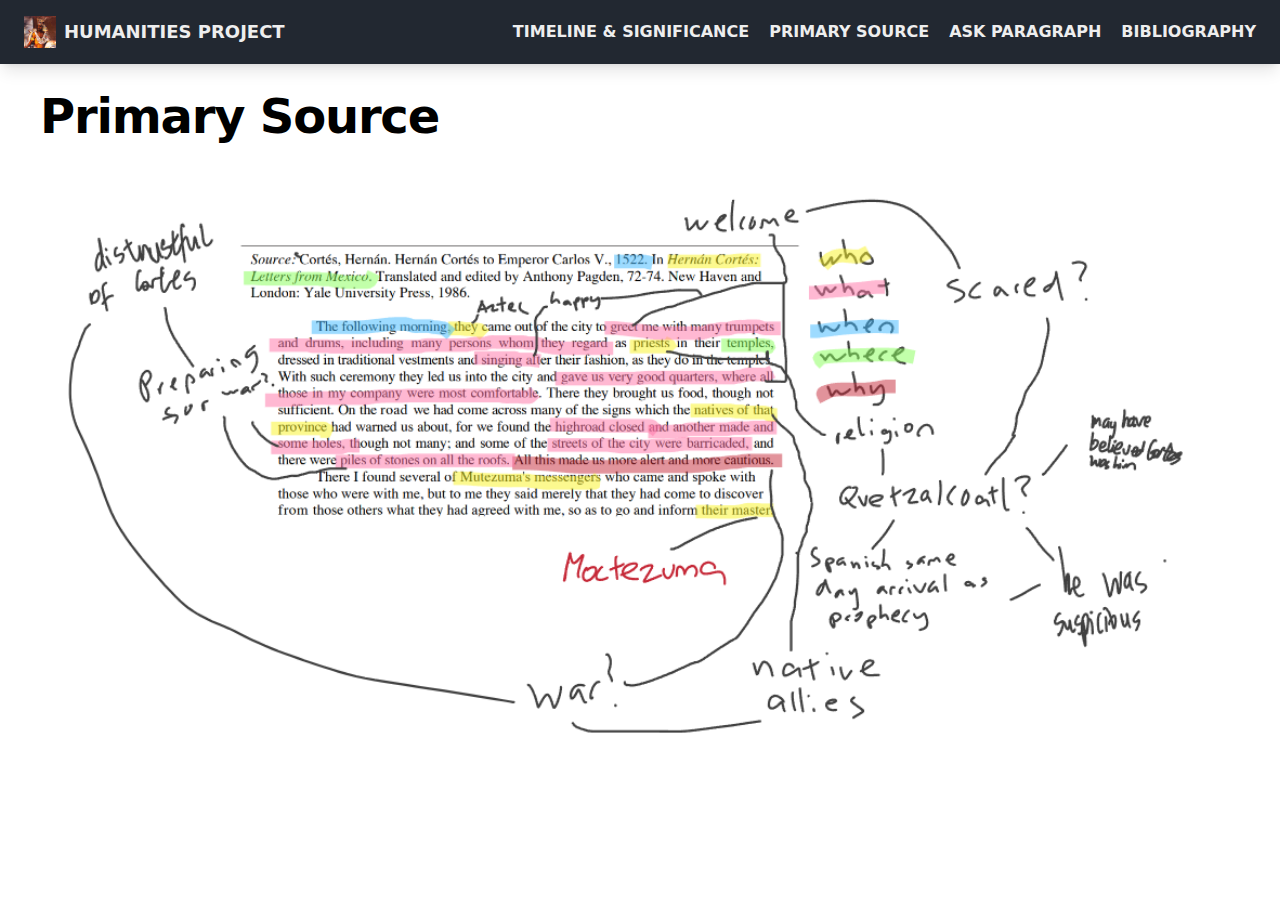
==== Historical_Source.html @ af48fca7 "first commit" ====
<!DOCTYPE html>
<html lang="en">
    <head>
        <meta charset="UTF-8">
        <meta name="viewport" content="width=device-width, initial-scale=1.0">
        <meta name="author" content="Aaron Chen and William Ao" />
        <title>HUM CAT</title>
        <link rel="stylesheet" href="style.css">
        <link rel="icon" href="img/logo.png" type="image/x-icon" />
    </head>
    <body>
        <!-- NAV START -->
        <nav class="bg-cool-400 shadow-lg sticky top-0 z-50">
          <div class="max-w-7xl mx-auto px-4">
          <div class="flex justify-between">
              <div class="flex space-x-7">
              <!-- Logo -->
              <a href="index.html" class="flex items-center py-4 px-2">
                  <img src="img/logo.png" alt="Logo" class="h-8 mr-2" />
                  <span class="font-semibold text-cool-100 text-lg"
                  >HUMANITIES PROJECT</span
                  >
              </a>
              </div>
              <!-- Primary Navbar items -->
              <div class="hidden md:flex items-center space-x-1">
              <!--<a href="/" class="py-4 px-2 text-slate-100 font-semibold">HOME</a>-->
              <a href="timeline.html" class="py-4 px-2 text-cool-100 font-semibold"
                  >TIMELINE & SIGNIFICANCE</a
              >
              <a href="Historical_Source.html" class="py-4 px-2 text-cool-100 font-semibold"
                  >PRIMARY SOURCE</a
              >
              <a href="ASK_paragraph.html" class="py-4 px-2 text-cool-100 font-semibold"
                  >ASK PARAGRAPH</a
              >
              <a
                  href="bibliography.html"
                  class="py-4 px-2 text-cool-100 font-semibold"
                  >BIBLIOGRAPHY</a
              >
              </div>
              <!-- Mobile menu button -->
              <div class="md:hidden flex items-center">
              <button class="outline-none mobile-menu-button">
                  <svg
                  class="w-6 h-6 text-slate-100 hover:text-slate-900"
                  x-show="!showMenu"
                  fill="none"
                  stroke-linecap="round"
                  stroke-linejoin="round"
                  stroke-width="2"
                  viewBox="0 0 24 24"
                  stroke="currentColor"
                  >
                  <path d="M4 6h16M4 12h16m-7 6h7"></path>
                  </svg>
              </button>
              </div>
          </div>
          </div>
          <!-- Mobile menu -->
          <div class="hidden mobile-menu">
          <ul>
              <li class="active">
              <a
                  href="/"
                  class="block text-sm px-2 py-4 text-slate-100 hover:bg-gray-600 font-semibold"
                  >HOME</a
              >
              </li>
              <!-- Dropdown Toggle -->
              <li>
              <button
                  class="text-slate-100 font-semibold w-full text-left flex items-center transition-colors duration-200 justify-between"
              >
                  <span class="mx-2">Industries</span>
              </button>
              <!-- Dropdown Menu -->
              <ul class="bg-red-500">
                  <li>
                  <a
                      href="contract_machining.html"
                      class="block px-4 py-2 text-sm text-slate-100 hover:bg-gray-600"
                      >Contract Machining</a
                  >
                  </li>
                  <li>
                  <a
                      href="automotive-parts.html"
                      class="block px-4 py-2 text-sm text-slate-100 hover:bg-gray-600"
                      >Automotive</a
                  >
                  </li>
                  <li>
                  <a
                      href="medical-equipment.html"
                      class="block px-4 py-2 text-sm text-slate-100 hover:bg-gray-600"
                      >Bioscience/Medical Equipment</a
                  >
                  </li>
                  <li>
                  <a
                      href="electrical-equipment.html"
                      class="block px-4 py-2 text-sm text-slate-100 hover:bg-gray-600"
                      >Electrical</a
                  >
                  </li>
                  <li>
                  <a
                      href="commerical-construction.html"
                      class="block px-4 py-2 text-sm text-slate-100 hover:bg-gray-600"
                      >Commerical Construction</a
                  >
                  </li>
                  <li>
                  <a
                      href="food-industrial.html"
                      class="block px-4 py-2 text-sm text-slate-100 hover:bg-gray-600"
                      >Food and Beverage</a
                  >
                  </li>
                  <li>
                  <a
                      href="aviation.html"
                      class="block px-4 py-2 text-sm text-slate-100 hover:bg-gray-600"
                      >Aviation</a
                  >
                  </li>
                  <li>
                  <a
                      href="university-research.html"
                      class="block px-4 py-2 text-sm text-slate-100 hover:bg-gray-600"
                      >University Research Projects</a
                  >
                  </li>
                  <li>
                  <a
                      href="3Dprinting.html"
                      class="block px-4 py-2 text-sm text-slate-100 hover:bg-gray-600"
                      >3D Printing</a
                  >
                  </li>
                  <!-- More dropdown items -->
              </ul>
              </li>
              <!-- More items -->
              <li>
              <a
                  href="about.html"
                  class="block text-sm px-2 py-4 text-slate-100 hover:bg-gray-600 font-semibold"
                  >About</a
              >
              </li>
              <li>
              <a
                  href="quote.html"
                  class="block text-sm px-2 py-4 text-slate-100 hover:bg-gray-600 font-semibold"
                  >Quote</a
              >
              </li>
              <li>
              <a
                  href="contact.html"
                  class="block text-sm px-2 py-4 text-slate-100 hover:bg-gray-600 font-semibold"
                  >Contact</a
              >
              </li>
          </ul>
          </div>
        </nav>
        <!-- NAV END-->
        
        <!-- Add Image banner content start -->
        <div class="mx-auto px-10 pt-7">
            <h1
            class="text-4xl font-bold tracking-tight text-black sm:text-5xl lg:text-5xl"
            >
            Primary Source
            </h1>
        </div>
        <section class="mx-auto px-10 py-9">
            <div class="relative bg-gray-800">
                <img
                alt="Timeilne"
                class="w-full h-full object-cover"
                height="1080"
                src="img/annotated_source.png"
                width="1920"
                />
            </div>
        </section>
        <!-- Add image banner content end -->

        <script src="hum.js"></script>
    </body>
    </html>
---- style.css ----
/*
! tailwindcss v3.4.3 | MIT License | https://tailwindcss.com
*/

/*
1. Prevent padding and border from affecting element width. (https://github.com/mozdevs/cssremedy/issues/4)
2. Allow adding a border to an element by just adding a border-width. (https://github.com/tailwindcss/tailwindcss/pull/116)
*/

*,
::before,
::after {
  box-sizing: border-box;
  /* 1 */
  border-width: 0;
  /* 2 */
  border-style: solid;
  /* 2 */
  border-color: #e5e7eb;
  /* 2 */
}

::before,
::after {
  --tw-content: '';
}

/*
1. Use a consistent sensible line-height in all browsers.
2. Prevent adjustments of font size after orientation changes in iOS.
3. Use a more readable tab size.
4. Use the user's configured `sans` font-family by default.
5. Use the user's configured `sans` font-feature-settings by default.
6. Use the user's configured `sans` font-variation-settings by default.
7. Disable tap highlights on iOS
*/

html,
:host {
  line-height: 1.5;
  /* 1 */
  -webkit-text-size-adjust: 100%;
  /* 2 */
  -moz-tab-size: 4;
  /* 3 */
  -o-tab-size: 4;
     tab-size: 4;
  /* 3 */
  font-family: ui-sans-serif, system-ui, sans-serif, "Apple Color Emoji", "Segoe UI Emoji", "Segoe UI Symbol", "Noto Color Emoji";
  /* 4 */
  font-feature-settings: normal;
  /* 5 */
  font-variation-settings: normal;
  /* 6 */
  -webkit-tap-highlight-color: transparent;
  /* 7 */
}

/*
1. Remove the margin in all browsers.
2. Inherit line-height from `html` so users can set them as a class directly on the `html` element.
*/

body {
  margin: 0;
  /* 1 */
  line-height: inherit;
  /* 2 */
}

/*
1. Add the correct height in Firefox.
2. Correct the inheritance of border color in Firefox. (https://bugzilla.mozilla.org/show_bug.cgi?id=190655)
3. Ensure horizontal rules are visible by default.
*/

hr {
  height: 0;
  /* 1 */
  color: inherit;
  /* 2 */
  border-top-width: 1px;
  /* 3 */
}

/*
Add the correct text decoration in Chrome, Edge, and Safari.
*/

abbr:where([title]) {
  -webkit-text-decoration: underline dotted;
          text-decoration: underline dotted;
}

/*
Remove the default font size and weight for headings.
*/

h1,
h2,
h3,
h4,
h5,
h6 {
  font-size: inherit;
  font-weight: inherit;
}

/*
Reset links to optimize for opt-in styling instead of opt-out.
*/

a {
  color: inherit;
  text-decoration: inherit;
}

/*
Add the correct font weight in Edge and Safari.
*/

b,
strong {
  font-weight: bolder;
}

/*
1. Use the user's configured `mono` font-family by default.
2. Use the user's configured `mono` font-feature-settings by default.
3. Use the user's configured `mono` font-variation-settings by default.
4. Correct the odd `em` font sizing in all browsers.
*/

code,
kbd,
samp,
pre {
  font-family: ui-monospace, SFMono-Regular, Menlo, Monaco, Consolas, "Liberation Mono", "Courier New", monospace;
  /* 1 */
  font-feature-settings: normal;
  /* 2 */
  font-variation-settings: normal;
  /* 3 */
  font-size: 1em;
  /* 4 */
}

/*
Add the correct font size in all browsers.
*/

small {
  font-size: 80%;
}

/*
Prevent `sub` and `sup` elements from affecting the line height in all browsers.
*/

sub,
sup {
  font-size: 75%;
  line-height: 0;
  position: relative;
  vertical-align: baseline;
}

sub {
  bottom: -0.25em;
}

sup {
  top: -0.5em;
}

/*
1. Remove text indentation from table contents in Chrome and Safari. (https://bugs.chromium.org/p/chromium/issues/detail?id=999088, https://bugs.webkit.org/show_bug.cgi?id=201297)
2. Correct table border color inheritance in all Chrome and Safari. (https://bugs.chromium.org/p/chromium/issues/detail?id=935729, https://bugs.webkit.org/show_bug.cgi?id=195016)
3. Remove gaps between table borders by default.
*/

table {
  text-indent: 0;
  /* 1 */
  border-color: inherit;
  /* 2 */
  border-collapse: collapse;
  /* 3 */
}

/*
1. Change the font styles in all browsers.
2. Remove the margin in Firefox and Safari.
3. Remove default padding in all browsers.
*/

button,
input,
optgroup,
select,
textarea {
  font-family: inherit;
  /* 1 */
  font-feature-settings: inherit;
  /* 1 */
  font-variation-settings: inherit;
  /* 1 */
  font-size: 100%;
  /* 1 */
  font-weight: inherit;
  /* 1 */
  line-height: inherit;
  /* 1 */
  letter-spacing: inherit;
  /* 1 */
  color: inherit;
  /* 1 */
  margin: 0;
  /* 2 */
  padding: 0;
  /* 3 */
}

/*
Remove the inheritance of text transform in Edge and Firefox.
*/

button,
select {
  text-transform: none;
}

/*
1. Correct the inability to style clickable types in iOS and Safari.
2. Remove default button styles.
*/

button,
input:where([type='button']),
input:where([type='reset']),
input:where([type='submit']) {
  -webkit-appearance: button;
  /* 1 */
  background-color: transparent;
  /* 2 */
  background-image: none;
  /* 2 */
}

/*
Use the modern Firefox focus style for all focusable elements.
*/

:-moz-focusring {
  outline: auto;
}

/*
Remove the additional `:invalid` styles in Firefox. (https://github.com/mozilla/gecko-dev/blob/2f9eacd9d3d995c937b4251a5557d95d494c9be1/layout/style/res/forms.css#L728-L737)
*/

:-moz-ui-invalid {
  box-shadow: none;
}

/*
Add the correct vertical alignment in Chrome and Firefox.
*/

progress {
  vertical-align: baseline;
}

/*
Correct the cursor style of increment and decrement buttons in Safari.
*/

::-webkit-inner-spin-button,
::-webkit-outer-spin-button {
  height: auto;
}

/*
1. Correct the odd appearance in Chrome and Safari.
2. Correct the outline style in Safari.
*/

[type='search'] {
  -webkit-appearance: textfield;
  /* 1 */
  outline-offset: -2px;
  /* 2 */
}

/*
Remove the inner padding in Chrome and Safari on macOS.
*/

::-webkit-search-decoration {
  -webkit-appearance: none;
}

/*
1. Correct the inability to style clickable types in iOS and Safari.
2. Change font properties to `inherit` in Safari.
*/

::-webkit-file-upload-button {
  -webkit-appearance: button;
  /* 1 */
  font: inherit;
  /* 2 */
}

/*
Add the correct display in Chrome and Safari.
*/

summary {
  display: list-item;
}

/*
Removes the default spacing and border for appropriate elements.
*/

blockquote,
dl,
dd,
h1,
h2,
h3,
h4,
h5,
h6,
hr,
figure,
p,
pre {
  margin: 0;
}

fieldset {
  margin: 0;
  padding: 0;
}

legend {
  padding: 0;
}

ol,
ul,
menu {
  list-style: none;
  margin: 0;
  padding: 0;
}

/*
Reset default styling for dialogs.
*/

dialog {
  padding: 0;
}

/*
Prevent resizing textareas horizontally by default.
*/

textarea {
  resize: vertical;
}

/*
1. Reset the default placeholder opacity in Firefox. (https://github.com/tailwindlabs/tailwindcss/issues/3300)
2. Set the default placeholder color to the user's configured gray 400 color.
*/

input::-moz-placeholder, textarea::-moz-placeholder {
  opacity: 1;
  /* 1 */
  color: #9ca3af;
  /* 2 */
}

input::placeholder,
textarea::placeholder {
  opacity: 1;
  /* 1 */
  color: #9ca3af;
  /* 2 */
}

/*
Set the default cursor for buttons.
*/

button,
[role="button"] {
  cursor: pointer;
}

/*
Make sure disabled buttons don't get the pointer cursor.
*/

:disabled {
  cursor: default;
}

/*
1. Make replaced elements `display: block` by default. (https://github.com/mozdevs/cssremedy/issues/14)
2. Add `vertical-align: middle` to align replaced elements more sensibly by default. (https://github.com/jensimmons/cssremedy/issues/14#issuecomment-634934210)
   This can trigger a poorly considered lint error in some tools but is included by design.
*/

img,
svg,
video,
canvas,
audio,
iframe,
embed,
object {
  display: block;
  /* 1 */
  vertical-align: middle;
  /* 2 */
}

/*
Constrain images and videos to the parent width and preserve their intrinsic aspect ratio. (https://github.com/mozdevs/cssremedy/issues/14)
*/

img,
video {
  max-width: 100%;
  height: auto;
}

/* Make elements with the HTML hidden attribute stay hidden by default */

[hidden] {
  display: none;
}

*, ::before, ::after {
  --tw-border-spacing-x: 0;
  --tw-border-spacing-y: 0;
  --tw-translate-x: 0;
  --tw-translate-y: 0;
  --tw-rotate: 0;
  --tw-skew-x: 0;
  --tw-skew-y: 0;
  --tw-scale-x: 1;
  --tw-scale-y: 1;
  --tw-pan-x:  ;
  --tw-pan-y:  ;
  --tw-pinch-zoom:  ;
  --tw-scroll-snap-strictness: proximity;
  --tw-gradient-from-position:  ;
  --tw-gradient-via-position:  ;
  --tw-gradient-to-position:  ;
  --tw-ordinal:  ;
  --tw-slashed-zero:  ;
  --tw-numeric-figure:  ;
  --tw-numeric-spacing:  ;
  --tw-numeric-fraction:  ;
  --tw-ring-inset:  ;
  --tw-ring-offset-width: 0px;
  --tw-ring-offset-color: #fff;
  --tw-ring-color: rgb(59 130 246 / 0.5);
  --tw-ring-offset-shadow: 0 0 #0000;
  --tw-ring-shadow: 0 0 #0000;
  --tw-shadow: 0 0 #0000;
  --tw-shadow-colored: 0 0 #0000;
  --tw-blur:  ;
  --tw-brightness:  ;
  --tw-contrast:  ;
  --tw-grayscale:  ;
  --tw-hue-rotate:  ;
  --tw-invert:  ;
  --tw-saturate:  ;
  --tw-sepia:  ;
  --tw-drop-shadow:  ;
  --tw-backdrop-blur:  ;
  --tw-backdrop-brightness:  ;
  --tw-backdrop-contrast:  ;
  --tw-backdrop-grayscale:  ;
  --tw-backdrop-hue-rotate:  ;
  --tw-backdrop-invert:  ;
  --tw-backdrop-opacity:  ;
  --tw-backdrop-saturate:  ;
  --tw-backdrop-sepia:  ;
  --tw-contain-size:  ;
  --tw-contain-layout:  ;
  --tw-contain-paint:  ;
  --tw-contain-style:  ;
}

::backdrop {
  --tw-border-spacing-x: 0;
  --tw-border-spacing-y: 0;
  --tw-translate-x: 0;
  --tw-translate-y: 0;
  --tw-rotate: 0;
  --tw-skew-x: 0;
  --tw-skew-y: 0;
  --tw-scale-x: 1;
  --tw-scale-y: 1;
  --tw-pan-x:  ;
  --tw-pan-y:  ;
  --tw-pinch-zoom:  ;
  --tw-scroll-snap-strictness: proximity;
  --tw-gradient-from-position:  ;
  --tw-gradient-via-position:  ;
  --tw-gradient-to-position:  ;
  --tw-ordinal:  ;
  --tw-slashed-zero:  ;
  --tw-numeric-figure:  ;
  --tw-numeric-spacing:  ;
  --tw-numeric-fraction:  ;
  --tw-ring-inset:  ;
  --tw-ring-offset-width: 0px;
  --tw-ring-offset-color: #fff;
  --tw-ring-color: rgb(59 130 246 / 0.5);
  --tw-ring-offset-shadow: 0 0 #0000;
  --tw-ring-shadow: 0 0 #0000;
  --tw-shadow: 0 0 #0000;
  --tw-shadow-colored: 0 0 #0000;
  --tw-blur:  ;
  --tw-brightness:  ;
  --tw-contrast:  ;
  --tw-grayscale:  ;
  --tw-hue-rotate:  ;
  --tw-invert:  ;
  --tw-saturate:  ;
  --tw-sepia:  ;
  --tw-drop-shadow:  ;
  --tw-backdrop-blur:  ;
  --tw-backdrop-brightness:  ;
  --tw-backdrop-contrast:  ;
  --tw-backdrop-grayscale:  ;
  --tw-backdrop-hue-rotate:  ;
  --tw-backdrop-invert:  ;
  --tw-backdrop-opacity:  ;
  --tw-backdrop-saturate:  ;
  --tw-backdrop-sepia:  ;
  --tw-contain-size:  ;
  --tw-contain-layout:  ;
  --tw-contain-paint:  ;
  --tw-contain-style:  ;
}

.container {
  width: 100%;
}

@media (min-width: 640px) {
  .container {
    max-width: 640px;
  }
}

@media (min-width: 768px) {
  .container {
    max-width: 768px;
  }
}

@media (min-width: 1024px) {
  .container {
    max-width: 1024px;
  }
}

@media (min-width: 1280px) {
  .container {
    max-width: 1280px;
  }
}

@media (min-width: 1536px) {
  .container {
    max-width: 1536px;
  }
}

.absolute {
  position: absolute;
}

.relative {
  position: relative;
}

.sticky {
  position: sticky;
}

.inset-0 {
  inset: 0px;
}

.bottom-0 {
  bottom: 0px;
}

.left-0 {
  left: 0px;
}

.right-0 {
  right: 0px;
}

.top-0 {
  top: 0px;
}

.z-10 {
  z-index: 10;
}

.z-50 {
  z-index: 50;
}

.order-first {
  order: -9999;
}

.order-last {
  order: 9999;
}

.-mx-4 {
  margin-left: -1rem;
  margin-right: -1rem;
}

.mx-2 {
  margin-left: 0.5rem;
  margin-right: 0.5rem;
}

.mx-auto {
  margin-left: auto;
  margin-right: auto;
}

.mb-12 {
  margin-bottom: 3rem;
}

.mb-4 {
  margin-bottom: 1rem;
}

.mb-8 {
  margin-bottom: 2rem;
}

.mr-2 {
  margin-right: 0.5rem;
}

.mt-4 {
  margin-top: 1rem;
}

.mt-6 {
  margin-top: 1.5rem;
}

.mt-8 {
  margin-top: 2rem;
}

.block {
  display: block;
}

.inline-block {
  display: inline-block;
}

.flex {
  display: flex;
}

.table {
  display: table;
}

.hidden {
  display: none;
}

.h-6 {
  height: 1.5rem;
}

.h-8 {
  height: 2rem;
}

.h-auto {
  height: auto;
}

.h-full {
  height: 100%;
}

.min-h-\[600px\] {
  min-height: 600px;
}

.w-6 {
  width: 1.5rem;
}

.w-auto {
  width: auto;
}

.w-full {
  width: 100%;
}

.max-w-3xl {
  max-width: 48rem;
}

.max-w-7xl {
  max-width: 80rem;
}

.flex-shrink-0 {
  flex-shrink: 0;
}

.table-auto {
  table-layout: auto;
}

.transform {
  transform: translate(var(--tw-translate-x), var(--tw-translate-y)) rotate(var(--tw-rotate)) skewX(var(--tw-skew-x)) skewY(var(--tw-skew-y)) scaleX(var(--tw-scale-x)) scaleY(var(--tw-scale-y));
}

.cursor-pointer {
  cursor: pointer;
}

.list-disc {
  list-style-type: disc;
}

.flex-col {
  flex-direction: column;
}

.flex-wrap {
  flex-wrap: wrap;
}

.items-center {
  align-items: center;
}

.justify-center {
  justify-content: center;
}

.justify-between {
  justify-content: space-between;
}

.space-x-1 > :not([hidden]) ~ :not([hidden]) {
  --tw-space-x-reverse: 0;
  margin-right: calc(0.25rem * var(--tw-space-x-reverse));
  margin-left: calc(0.25rem * calc(1 - var(--tw-space-x-reverse)));
}

.space-x-7 > :not([hidden]) ~ :not([hidden]) {
  --tw-space-x-reverse: 0;
  margin-right: calc(1.75rem * var(--tw-space-x-reverse));
  margin-left: calc(1.75rem * calc(1 - var(--tw-space-x-reverse)));
}

.space-y-2 > :not([hidden]) ~ :not([hidden]) {
  --tw-space-y-reverse: 0;
  margin-top: calc(0.5rem * calc(1 - var(--tw-space-y-reverse)));
  margin-bottom: calc(0.5rem * var(--tw-space-y-reverse));
}

.overflow-hidden {
  overflow: hidden;
}

.rounded {
  border-radius: 0.25rem;
}

.rounded-lg {
  border-radius: 0.5rem;
}

.border {
  border-width: 1px;
}

.bg-cool-400 {
  --tw-bg-opacity: 1;
  background-color: rgb(34 40 49 / var(--tw-bg-opacity));
}

.bg-gray-100 {
  --tw-bg-opacity: 1;
  background-color: rgb(243 244 246 / var(--tw-bg-opacity));
}

.bg-gray-50 {
  --tw-bg-opacity: 1;
  background-color: rgb(249 250 251 / var(--tw-bg-opacity));
}

.bg-gray-800 {
  --tw-bg-opacity: 1;
  background-color: rgb(31 41 55 / var(--tw-bg-opacity));
}

.bg-red-400 {
  --tw-bg-opacity: 1;
  background-color: rgb(248 113 113 / var(--tw-bg-opacity));
}

.bg-red-500 {
  --tw-bg-opacity: 1;
  background-color: rgb(239 68 68 / var(--tw-bg-opacity));
}

.bg-transparent {
  background-color: transparent;
}

.bg-white {
  --tw-bg-opacity: 1;
  background-color: rgb(255 255 255 / var(--tw-bg-opacity));
}

.object-cover {
  -o-object-fit: cover;
     object-fit: cover;
}

.p-3 {
  padding: 0.75rem;
}

.p-4 {
  padding: 1rem;
}

.p-5 {
  padding: 1.25rem;
}

.p-9 {
  padding: 2.25rem;
}

.px-10 {
  padding-left: 2.5rem;
  padding-right: 2.5rem;
}

.px-2 {
  padding-left: 0.5rem;
  padding-right: 0.5rem;
}

.px-4 {
  padding-left: 1rem;
  padding-right: 1rem;
}

.px-6 {
  padding-left: 1.5rem;
  padding-right: 1.5rem;
}

.py-12 {
  padding-top: 3rem;
  padding-bottom: 3rem;
}

.py-16 {
  padding-top: 4rem;
  padding-bottom: 4rem;
}

.py-2 {
  padding-top: 0.5rem;
  padding-bottom: 0.5rem;
}

.py-24 {
  padding-top: 6rem;
  padding-bottom: 6rem;
}

.py-3 {
  padding-top: 0.75rem;
  padding-bottom: 0.75rem;
}

.py-4 {
  padding-top: 1rem;
  padding-bottom: 1rem;
}

.py-8 {
  padding-top: 2rem;
  padding-bottom: 2rem;
}

.py-9 {
  padding-top: 2.25rem;
  padding-bottom: 2.25rem;
}

.pl-5 {
  padding-left: 1.25rem;
}

.pt-7 {
  padding-top: 1.75rem;
}

.text-left {
  text-align: left;
}

.text-center {
  text-align: center;
}

.text-2xl {
  font-size: 1.5rem;
  line-height: 2rem;
}

.text-3xl {
  font-size: 1.875rem;
  line-height: 2.25rem;
}

.text-4xl {
  font-size: 2.25rem;
  line-height: 2.5rem;
}

.text-lg {
  font-size: 1.125rem;
  line-height: 1.75rem;
}

.text-sm {
  font-size: 0.875rem;
  line-height: 1.25rem;
}

.text-xl {
  font-size: 1.25rem;
  line-height: 1.75rem;
}

.font-bold {
  font-weight: 700;
}

.font-extrabold {
  font-weight: 800;
}

.font-semibold {
  font-weight: 600;
}

.tracking-tight {
  letter-spacing: -0.025em;
}

.text-black {
  --tw-text-opacity: 1;
  color: rgb(0 0 0 / var(--tw-text-opacity));
}

.text-blue-500 {
  --tw-text-opacity: 1;
  color: rgb(59 130 246 / var(--tw-text-opacity));
}

.text-cool-100 {
  --tw-text-opacity: 1;
  color: rgb(238 238 238 / var(--tw-text-opacity));
}

.text-cool-200 {
  --tw-text-opacity: 1;
  color: rgb(0 173 181 / var(--tw-text-opacity));
}

.text-gray-300 {
  --tw-text-opacity: 1;
  color: rgb(209 213 219 / var(--tw-text-opacity));
}

.text-gray-600 {
  --tw-text-opacity: 1;
  color: rgb(75 85 99 / var(--tw-text-opacity));
}

.text-gray-700 {
  --tw-text-opacity: 1;
  color: rgb(55 65 81 / var(--tw-text-opacity));
}

.text-gray-800 {
  --tw-text-opacity: 1;
  color: rgb(31 41 55 / var(--tw-text-opacity));
}

.text-slate-100 {
  --tw-text-opacity: 1;
  color: rgb(241 245 249 / var(--tw-text-opacity));
}

.text-white {
  --tw-text-opacity: 1;
  color: rgb(255 255 255 / var(--tw-text-opacity));
}

.mix-blend-multiply {
  mix-blend-mode: multiply;
}

.shadow-lg {
  --tw-shadow: 0 10px 15px -3px rgb(0 0 0 / 0.1), 0 4px 6px -4px rgb(0 0 0 / 0.1);
  --tw-shadow-colored: 0 10px 15px -3px var(--tw-shadow-color), 0 4px 6px -4px var(--tw-shadow-color);
  box-shadow: var(--tw-ring-offset-shadow, 0 0 #0000), var(--tw-ring-shadow, 0 0 #0000), var(--tw-shadow);
}

.outline-none {
  outline: 2px solid transparent;
  outline-offset: 2px;
}

.transition-colors {
  transition-property: color, background-color, border-color, text-decoration-color, fill, stroke;
  transition-timing-function: cubic-bezier(0.4, 0, 0.2, 1);
  transition-duration: 150ms;
}

.transition-transform {
  transition-property: transform;
  transition-timing-function: cubic-bezier(0.4, 0, 0.2, 1);
  transition-duration: 150ms;
}

.duration-200 {
  transition-duration: 200ms;
}

.duration-500 {
  transition-duration: 500ms;
}

.ease-in-out {
  transition-timing-function: cubic-bezier(0.4, 0, 0.2, 1);
}

.hover\:bg-gray-200:hover {
  --tw-bg-opacity: 1;
  background-color: rgb(229 231 235 / var(--tw-bg-opacity));
}

.hover\:bg-gray-600:hover {
  --tw-bg-opacity: 1;
  background-color: rgb(75 85 99 / var(--tw-bg-opacity));
}

.hover\:bg-red-300:hover {
  --tw-bg-opacity: 1;
  background-color: rgb(252 165 165 / var(--tw-bg-opacity));
}

.hover\:bg-red-700:hover {
  --tw-bg-opacity: 1;
  background-color: rgb(185 28 28 / var(--tw-bg-opacity));
}

.hover\:text-gray-600:hover {
  --tw-text-opacity: 1;
  color: rgb(75 85 99 / var(--tw-text-opacity));
}

.hover\:text-slate-900:hover {
  --tw-text-opacity: 1;
  color: rgb(15 23 42 / var(--tw-text-opacity));
}

@media (min-width: 640px) {
  .sm\:px-6 {
    padding-left: 1.5rem;
    padding-right: 1.5rem;
  }

  .sm\:py-32 {
    padding-top: 8rem;
    padding-bottom: 8rem;
  }

  .sm\:text-5xl {
    font-size: 3rem;
    line-height: 1;
  }
}

@media (min-width: 768px) {
  .md\:flex {
    display: flex;
  }

  .md\:hidden {
    display: none;
  }
}

@media (min-width: 1024px) {
  .lg\:order-first {
    order: -9999;
  }

  .lg\:order-last {
    order: 9999;
  }

  .lg\:mb-0 {
    margin-bottom: 0px;
  }

  .lg\:w-1\/2 {
    width: 50%;
  }

  .lg\:px-8 {
    padding-left: 2rem;
    padding-right: 2rem;
  }

  .lg\:text-5xl {
    font-size: 3rem;
    line-height: 1;
  }

  .lg\:text-6xl {
    font-size: 3.75rem;
    line-height: 1;
  }
}
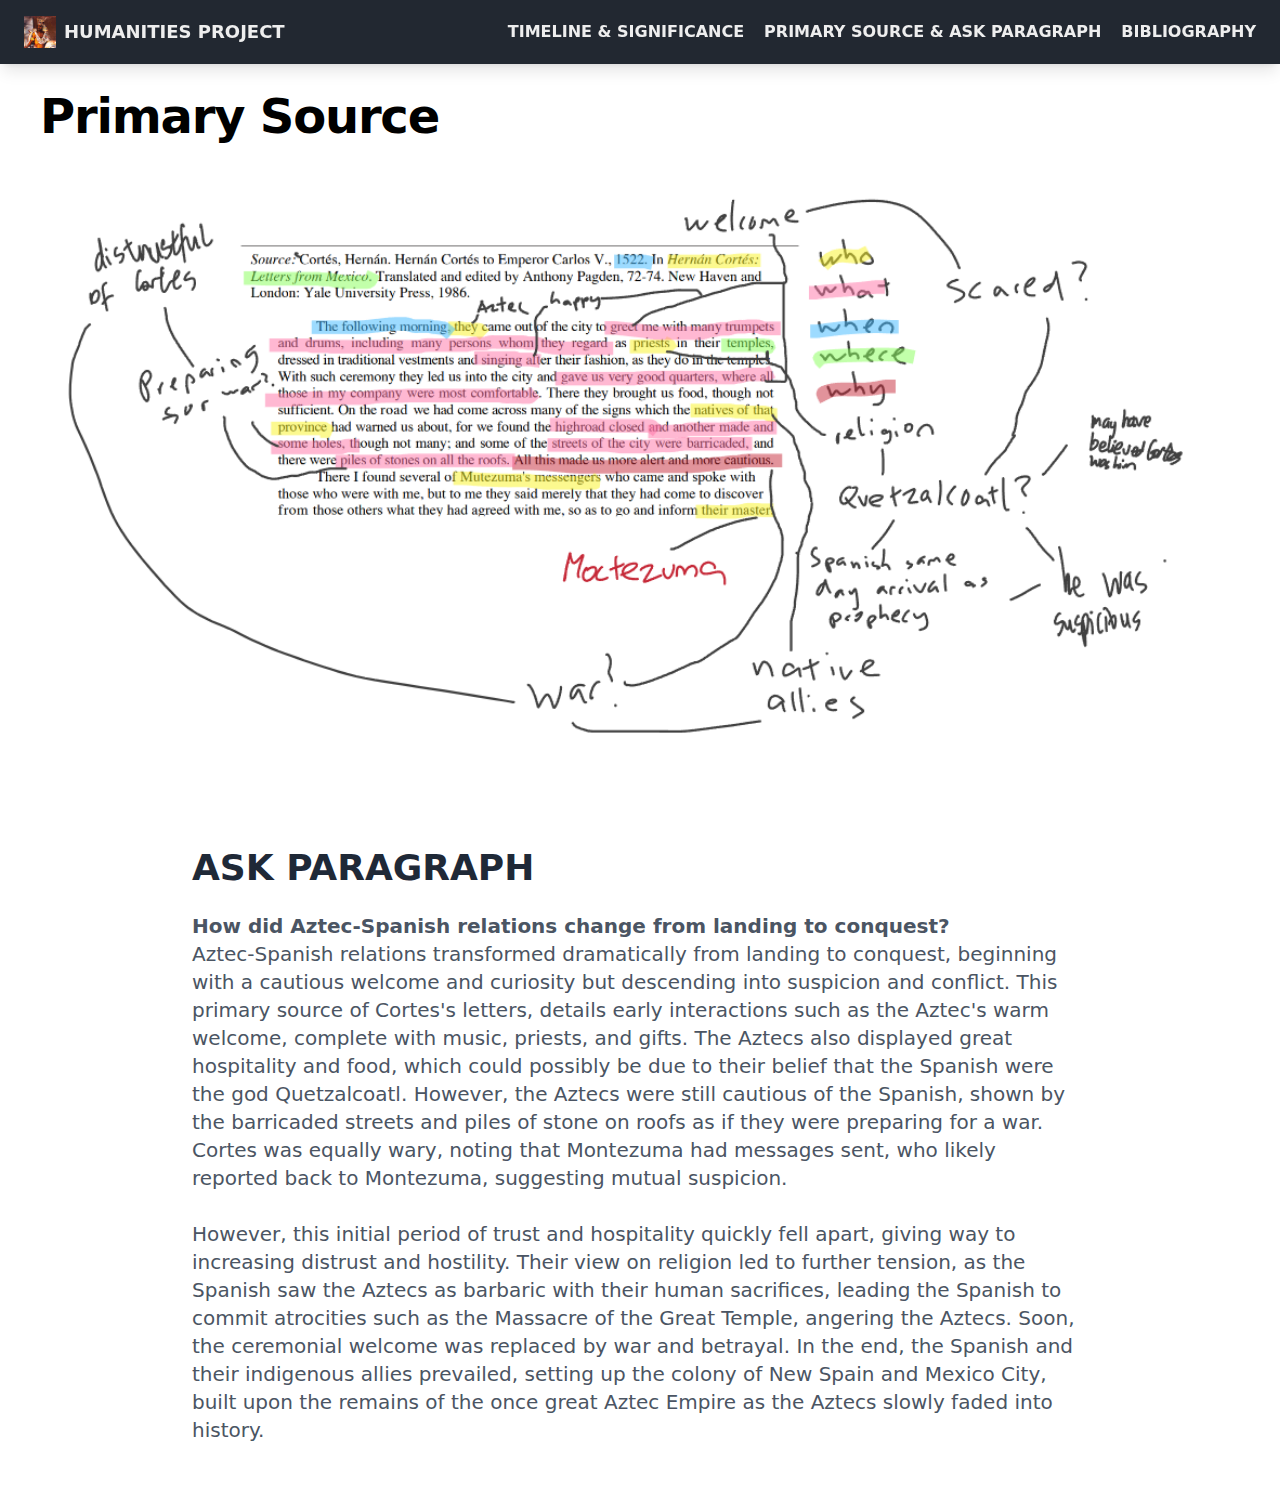
==== commit 12f38a67: "update 1.2" ====
--- a/Historical_Source.html
+++ b/Historical_Source.html
@@ -11,163 +11,84 @@
     <body>
         <!-- NAV START -->
         <nav class="bg-cool-400 shadow-lg sticky top-0 z-50">
-          <div class="max-w-7xl mx-auto px-4">
-          <div class="flex justify-between">
-              <div class="flex space-x-7">
-              <!-- Logo -->
-              <a href="index.html" class="flex items-center py-4 px-2">
-                  <img src="img/logo.png" alt="Logo" class="h-8 mr-2" />
-                  <span class="font-semibold text-cool-100 text-lg"
-                  >HUMANITIES PROJECT</span
-                  >
-              </a>
-              </div>
-              <!-- Primary Navbar items -->
-              <div class="hidden md:flex items-center space-x-1">
-              <!--<a href="/" class="py-4 px-2 text-slate-100 font-semibold">HOME</a>-->
-              <a href="timeline.html" class="py-4 px-2 text-cool-100 font-semibold"
-                  >TIMELINE & SIGNIFICANCE</a
-              >
-              <a href="Historical_Source.html" class="py-4 px-2 text-cool-100 font-semibold"
-                  >PRIMARY SOURCE</a
-              >
-              <a href="ASK_paragraph.html" class="py-4 px-2 text-cool-100 font-semibold"
-                  >ASK PARAGRAPH</a
-              >
-              <a
-                  href="bibliography.html"
-                  class="py-4 px-2 text-cool-100 font-semibold"
-                  >BIBLIOGRAPHY</a
-              >
-              </div>
-              <!-- Mobile menu button -->
-              <div class="md:hidden flex items-center">
-              <button class="outline-none mobile-menu-button">
-                  <svg
-                  class="w-6 h-6 text-slate-100 hover:text-slate-900"
-                  x-show="!showMenu"
-                  fill="none"
-                  stroke-linecap="round"
-                  stroke-linejoin="round"
-                  stroke-width="2"
-                  viewBox="0 0 24 24"
-                  stroke="currentColor"
-                  >
-                  <path d="M4 6h16M4 12h16m-7 6h7"></path>
-                  </svg>
-              </button>
-              </div>
-          </div>
-          </div>
-          <!-- Mobile menu -->
-          <div class="hidden mobile-menu">
-          <ul>
-              <li class="active">
-              <a
-                  href="/"
-                  class="block text-sm px-2 py-4 text-slate-100 hover:bg-gray-600 font-semibold"
-                  >HOME</a
-              >
-              </li>
-              <!-- Dropdown Toggle -->
-              <li>
-              <button
-                  class="text-slate-100 font-semibold w-full text-left flex items-center transition-colors duration-200 justify-between"
-              >
-                  <span class="mx-2">Industries</span>
-              </button>
-              <!-- Dropdown Menu -->
-              <ul class="bg-red-500">
-                  <li>
-                  <a
-                      href="contract_machining.html"
-                      class="block px-4 py-2 text-sm text-slate-100 hover:bg-gray-600"
-                      >Contract Machining</a
-                  >
-                  </li>
-                  <li>
-                  <a
-                      href="automotive-parts.html"
-                      class="block px-4 py-2 text-sm text-slate-100 hover:bg-gray-600"
-                      >Automotive</a
-                  >
-                  </li>
-                  <li>
-                  <a
-                      href="medical-equipment.html"
-                      class="block px-4 py-2 text-sm text-slate-100 hover:bg-gray-600"
-                      >Bioscience/Medical Equipment</a
-                  >
-                  </li>
-                  <li>
-                  <a
-                      href="electrical-equipment.html"
-                      class="block px-4 py-2 text-sm text-slate-100 hover:bg-gray-600"
-                      >Electrical</a
-                  >
-                  </li>
-                  <li>
-                  <a
-                      href="commerical-construction.html"
-                      class="block px-4 py-2 text-sm text-slate-100 hover:bg-gray-600"
-                      >Commerical Construction</a
-                  >
-                  </li>
-                  <li>
-                  <a
-                      href="food-industrial.html"
-                      class="block px-4 py-2 text-sm text-slate-100 hover:bg-gray-600"
-                      >Food and Beverage</a
-                  >
-                  </li>
-                  <li>
-                  <a
-                      href="aviation.html"
-                      class="block px-4 py-2 text-sm text-slate-100 hover:bg-gray-600"
-                      >Aviation</a
-                  >
-                  </li>
-                  <li>
-                  <a
-                      href="university-research.html"
-                      class="block px-4 py-2 text-sm text-slate-100 hover:bg-gray-600"
-                      >University Research Projects</a
-                  >
-                  </li>
-                  <li>
-                  <a
-                      href="3Dprinting.html"
-                      class="block px-4 py-2 text-sm text-slate-100 hover:bg-gray-600"
-                      >3D Printing</a
-                  >
-                  </li>
-                  <!-- More dropdown items -->
-              </ul>
-              </li>
-              <!-- More items -->
-              <li>
-              <a
-                  href="about.html"
-                  class="block text-sm px-2 py-4 text-slate-100 hover:bg-gray-600 font-semibold"
-                  >About</a
-              >
-              </li>
-              <li>
-              <a
-                  href="quote.html"
-                  class="block text-sm px-2 py-4 text-slate-100 hover:bg-gray-600 font-semibold"
-                  >Quote</a
-              >
-              </li>
-              <li>
-              <a
-                  href="contact.html"
-                  class="block text-sm px-2 py-4 text-slate-100 hover:bg-gray-600 font-semibold"
-                  >Contact</a
-              >
-              </li>
-          </ul>
-          </div>
+            <div class="max-w-7xl mx-auto px-4">
+            <div class="flex justify-between">
+                <div class="flex space-x-7">
+                <!-- Logo -->
+                <a href="index.html" class="flex items-center py-4 px-2">
+                    <img src="img/logo.png" alt="Logo" class="h-8 mr-2" />
+                    <span class="font-semibold text-cool-100 text-lg"
+                    >HUMANITIES PROJECT</span
+                    >
+                </a>
+                </div>
+                <!-- Primary Navbar items -->
+                <div class="hidden md:flex items-center space-x-1">
+                <!--<a href="/" class="py-4 px-2 text-slate-100 font-semibold">HOME</a>-->
+                <a href="timeline.html" class="py-4 px-2 text-cool-100 font-semibold"
+                    >TIMELINE & SIGNIFICANCE</a
+                >
+                <a href="Historical_Source.html" class="py-4 px-2 text-cool-100 font-semibold"
+                    >PRIMARY SOURCE & ASK PARAGRAPH</a
+                >
+                <a
+                    href="bibliography.html"
+                    class="py-4 px-2 text-cool-100 font-semibold"
+                    >BIBLIOGRAPHY</a
+                >
+                </div>
+                <!-- Mobile menu button -->
+                <div class="md:hidden flex items-center">
+                <button class="outline-none mobile-menu-button">
+                    <svg
+                    class="w-6 h-6 text-slate-100 hover:text-slate-900"
+                    x-show="!showMenu"
+                    fill="none"
+                    stroke-linecap="round"
+                    stroke-linejoin="round"
+                    stroke-width="2"
+                    viewBox="0 0 24 24"
+                    stroke="currentColor"
+                    >
+                    <path d="M4 6h16M4 12h16m-7 6h7"></path>
+                    </svg>
+                </button>
+                </div>
+            </div>
+            </div>
+            <!-- Mobile menu -->
+            <div class="hidden mobile-menu">
+            <ul>
+                <li class="active">
+                <a
+                    href="/"
+                    class="block text-sm px-2 py-4 text-slate-100 hover:bg-gray-600 font-semibold"
+                    >HOME</a
+                >
+                </li>
+                <li>
+                <a
+                    href="timeline.html"
+                    class="block text-sm px-2 py-4 text-slate-100 hover:bg-gray-600 font-semibold"
+                    >Timeline and Significance</a
+                >
+                </li>
+                <li>
+                <a
+                    href="Historical_Source.html"
+                    class="block text-sm px-2 py-4 text-slate-100 hover:bg-gray-600 font-semibold"
+                    >Primary Source</a
+                >
+                </li>
+                <li>
+                <a
+                    href="bibliography.html"
+                    class="block text-sm px-2 py-4 text-slate-100 hover:bg-gray-600 font-semibold"
+                    >Bibliography</a
+                >
+                </li>
+            </ul>
+            </div>
         </nav>
         <!-- NAV END-->
         
@@ -192,6 +113,20 @@
         </section>
         <!-- Add image banner content end -->
 
+        <!-- Introduction Text Section Start -->
+        <section class="bg-white px-6 py-12 md:px-12">
+            <div class="max-w-4xl mx-auto">
+                <h2 class="text-3xl md:text-4xl font-bold text-gray-800 mb-6">ASK PARAGRAPH</h2>
+                <p class="text-gray-600 text-lg md:text-xl leading-relaxed">
+                    <strong>How did Aztec-Spanish relations change from landing to conquest?</strong><br>
+                    Aztec-Spanish relations transformed dramatically from landing to conquest, beginning with a cautious welcome and curiosity but descending into suspicion and conflict. This primary source of Cortes's letters, details early interactions such as the Aztec's warm welcome, complete with music, priests, and gifts. The Aztecs also displayed great hospitality and food, which could possibly be due to their belief that the Spanish were the god Quetzalcoatl. However, the Aztecs were still cautious of the Spanish, shown by the barricaded streets and piles of stone on roofs as if they were preparing for a war. Cortes was equally wary, noting that Montezuma had messages sent, who likely reported back to Montezuma, suggesting mutual suspicion. 
+                    <br><br>
+                    However, this initial period of trust and hospitality quickly fell apart, giving way to increasing distrust and hostility. Their view on religion led to further tension, as the Spanish saw the Aztecs as barbaric with their human sacrifices, leading the Spanish to commit atrocities such as the Massacre of the Great Temple, angering the Aztecs. Soon, the ceremonial welcome was replaced by war and betrayal. In the end, the Spanish and their indigenous allies prevailed, setting up the colony of New Spain and Mexico City, built upon the remains of the once great Aztec Empire as the Aztecs slowly faded into history.
+                </p>
+            </div>
+        </section>
+        <!-- Introduction Text Section End -->
+
         <script src="hum.js"></script>
     </body>
     </html>--- a/style.css
+++ b/style.css
@@ -588,6 +588,10 @@
   }
 }
 
+.collapse {
+  visibility: collapse;
+}
+
 .absolute {
   position: absolute;
 }
@@ -641,11 +645,6 @@
   margin-right: -1rem;
 }
 
-.mx-2 {
-  margin-left: 0.5rem;
-  margin-right: 0.5rem;
-}
-
 .mx-auto {
   margin-left: auto;
   margin-right: auto;
@@ -659,6 +658,10 @@
   margin-bottom: 1rem;
 }
 
+.mb-6 {
+  margin-bottom: 1.5rem;
+}
+
 .mb-8 {
   margin-bottom: 2rem;
 }
@@ -675,18 +678,10 @@
   margin-top: 1.5rem;
 }
 
-.mt-8 {
-  margin-top: 2rem;
-}
-
 .block {
   display: block;
 }
 
-.inline-block {
-  display: inline-block;
-}
-
 .flex {
   display: flex;
 }
@@ -735,6 +730,10 @@
   max-width: 48rem;
 }
 
+.max-w-4xl {
+  max-width: 56rem;
+}
+
 .max-w-7xl {
   max-width: 80rem;
 }
@@ -749,6 +748,32 @@
 
 .transform {
   transform: translate(var(--tw-translate-x), var(--tw-translate-y)) rotate(var(--tw-rotate)) skewX(var(--tw-skew-x)) skewY(var(--tw-skew-y)) scaleX(var(--tw-scale-x)) scaleY(var(--tw-scale-y));
+}
+
+@keyframes bounce {
+  0%, 100% {
+    transform: translateY(-25%);
+    animation-timing-function: cubic-bezier(0.8,0,1,1);
+  }
+
+  50% {
+    transform: none;
+    animation-timing-function: cubic-bezier(0,0,0.2,1);
+  }
+}
+
+.animate-bounce {
+  animation: bounce 1s infinite;
+}
+
+@keyframes pulse {
+  50% {
+    opacity: .5;
+  }
+}
+
+.animate-pulse {
+  animation: pulse 2s cubic-bezier(0.4, 0, 0.6, 1) infinite;
 }
 
 .cursor-pointer {
@@ -833,11 +858,6 @@
   background-color: rgb(31 41 55 / var(--tw-bg-opacity));
 }
 
-.bg-red-400 {
-  --tw-bg-opacity: 1;
-  background-color: rgb(248 113 113 / var(--tw-bg-opacity));
-}
-
 .bg-red-500 {
   --tw-bg-opacity: 1;
   background-color: rgb(239 68 68 / var(--tw-bg-opacity));
@@ -941,10 +961,6 @@
   padding-top: 1.75rem;
 }
 
-.text-left {
-  text-align: left;
-}
-
 .text-center {
   text-align: center;
 }
@@ -991,6 +1007,10 @@
   font-weight: 600;
 }
 
+.leading-relaxed {
+  line-height: 1.625;
+}
+
 .tracking-tight {
   letter-spacing: -0.025em;
 }
@@ -1008,11 +1028,6 @@
 .text-cool-100 {
   --tw-text-opacity: 1;
   color: rgb(238 238 238 / var(--tw-text-opacity));
-}
-
-.text-cool-200 {
-  --tw-text-opacity: 1;
-  color: rgb(0 173 181 / var(--tw-text-opacity));
 }
 
 .text-gray-300 {
@@ -1060,22 +1075,12 @@
   outline-offset: 2px;
 }
 
-.transition-colors {
-  transition-property: color, background-color, border-color, text-decoration-color, fill, stroke;
-  transition-timing-function: cubic-bezier(0.4, 0, 0.2, 1);
-  transition-duration: 150ms;
-}
-
 .transition-transform {
   transition-property: transform;
   transition-timing-function: cubic-bezier(0.4, 0, 0.2, 1);
   transition-duration: 150ms;
 }
 
-.duration-200 {
-  transition-duration: 200ms;
-}
-
 .duration-500 {
   transition-duration: 500ms;
 }
@@ -1092,11 +1097,6 @@
 .hover\:bg-gray-600:hover {
   --tw-bg-opacity: 1;
   background-color: rgb(75 85 99 / var(--tw-bg-opacity));
-}
-
-.hover\:bg-red-300:hover {
-  --tw-bg-opacity: 1;
-  background-color: rgb(252 165 165 / var(--tw-bg-opacity));
 }
 
 .hover\:bg-red-700:hover {
@@ -1139,6 +1139,21 @@
   .md\:hidden {
     display: none;
   }
+
+  .md\:px-12 {
+    padding-left: 3rem;
+    padding-right: 3rem;
+  }
+
+  .md\:text-4xl {
+    font-size: 2.25rem;
+    line-height: 2.5rem;
+  }
+
+  .md\:text-xl {
+    font-size: 1.25rem;
+    line-height: 1.75rem;
+  }
 }
 
 @media (min-width: 1024px) {
